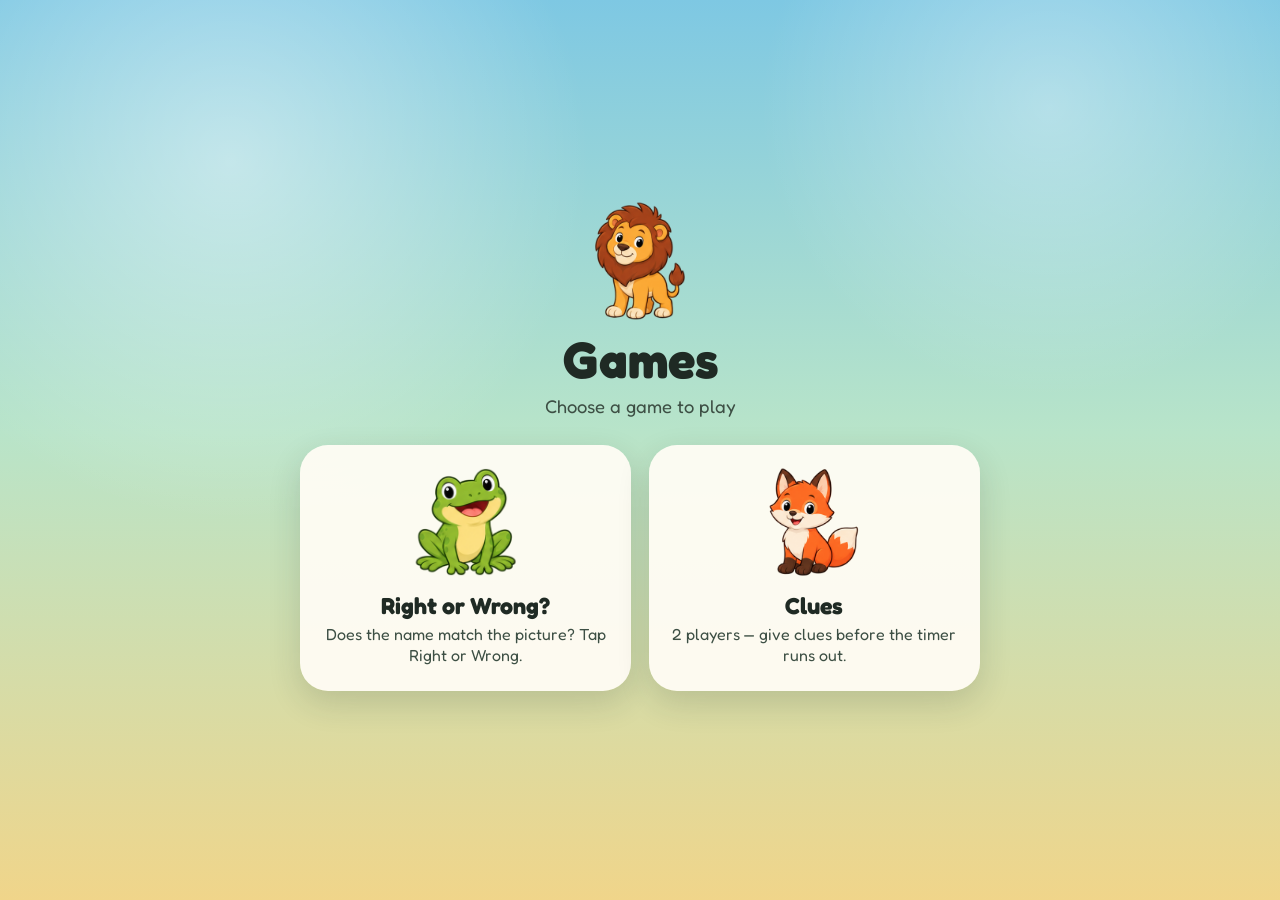
==== index.html @ 5b7c3916 "Add kids browser games with shared animal assets. Includes a games hub, Right or Wrong and Clues mod" ====
<!DOCTYPE html>
<html lang="en">
  <head>
    <meta charset="UTF-8" />
    <meta name="viewport" content="width=device-width, initial-scale=1.0" />
    <title>Games</title>
    <link rel="preconnect" href="https://fonts.googleapis.com" />
    <link rel="preconnect" href="https://fonts.gstatic.com" crossorigin />
    <link
      href="https://fonts.googleapis.com/css2?family=Fredoka:wght@400;600;700&display=swap"
      rel="stylesheet"
    />
    <link rel="stylesheet" href="css/home.css" />
  </head>
  <body>
    <div class="sky" aria-hidden="true"></div>

    <main class="home">
      <header class="hero">
        <img
          class="hero-mascot"
          src="assets/animals/lion.png"
          alt=""
          width="120"
          height="120"
        />
        <h1>Games</h1>
        <p>Choose a game to play</p>
      </header>

      <nav class="game-list" aria-label="Games">
        <a class="game-card" href="games/match/">
          <img src="assets/animals/frog.png" alt="" width="88" height="88" />
          <span class="game-card-text">
            <span class="game-card-title">Right or Wrong?</span>
            <span class="game-card-blurb">
              Does the name match the picture? Tap Right or Wrong.
            </span>
          </span>
        </a>

        <a class="game-card" href="games/clues/">
          <img src="assets/animals/fox.png" alt="" width="88" height="88" />
          <span class="game-card-text">
            <span class="game-card-title">Clues</span>
            <span class="game-card-blurb">
              2 players — give clues before the timer runs out.
            </span>
          </span>
        </a>
      </nav>
    </main>
  </body>
</html>
---- css/home.css ----
:root {
  --sky-top: #7ec8e3;
  --sky-mid: #b8e4c9;
  --sky-bottom: #f0d58a;
  --ink: #1f2a24;
  --ink-soft: #3d4f44;
  --panel: rgba(255, 252, 245, 0.94);
  --primary: #e8a317;
  --shadow: 0 12px 32px rgba(31, 42, 36, 0.16);
  --font: "Fredoka", system-ui, sans-serif;
}

*,
*::before,
*::after {
  box-sizing: border-box;
}

html,
body {
  margin: 0;
  min-height: 100%;
}

body {
  font-family: var(--font);
  color: var(--ink);
  min-height: 100dvh;
}

.sky {
  position: fixed;
  inset: 0;
  background:
    radial-gradient(circle at 18% 18%, rgba(255, 255, 255, 0.45), transparent 28%),
    radial-gradient(circle at 82% 12%, rgba(255, 255, 255, 0.35), transparent 22%),
    linear-gradient(180deg, var(--sky-top) 0%, var(--sky-mid) 48%, var(--sky-bottom) 100%);
  z-index: -1;
}

.home {
  width: min(560px, 100%);
  margin: 0 auto;
  padding: 2rem 1.25rem 2.5rem;
  min-height: 100dvh;
  display: flex;
  flex-direction: column;
  justify-content: center;
  gap: 1.75rem;
}

.hero {
  text-align: center;
}

.hero-mascot {
  width: 120px;
  height: 120px;
  object-fit: contain;
  margin-bottom: 0.5rem;
  animation: pop-in 0.45s cubic-bezier(0.22, 1.4, 0.36, 1);
}

.hero h1 {
  margin: 0;
  font-size: clamp(2.4rem, 8vw, 3.2rem);
  line-height: 1.05;
}

.hero p {
  margin: 0.5rem 0 0;
  font-size: 1.15rem;
  color: var(--ink-soft);
}

.game-list {
  display: flex;
  flex-direction: column;
  gap: 1rem;
}

.game-card {
  display: flex;
  align-items: center;
  gap: 1rem;
  text-decoration: none;
  color: inherit;
  background: var(--panel);
  border-radius: 28px;
  padding: 1rem 1.15rem;
  box-shadow: var(--shadow);
  min-height: 6.5rem;
  transition: transform 0.12s ease, box-shadow 0.12s ease;
}

.game-card:active {
  transform: translateY(3px);
  box-shadow: 0 6px 16px rgba(31, 42, 36, 0.14);
}

.game-card img {
  flex: 0 0 auto;
  width: 88px;
  height: 88px;
  object-fit: contain;
}

.game-card-text {
  display: flex;
  flex-direction: column;
  align-items: flex-start;
  gap: 0.35rem;
  text-align: left;
}

.game-card-title {
  font-size: 1.45rem;
  font-weight: 700;
  line-height: 1.1;
}

.game-card-blurb {
  font-size: 1rem;
  line-height: 1.35;
  color: var(--ink-soft);
}

@keyframes pop-in {
  from {
    opacity: 0;
    transform: scale(0.72);
  }
  to {
    opacity: 1;
    transform: scale(1);
  }
}

@media (min-width: 700px) {
  .home {
    width: min(720px, 100%);
  }

  .game-list {
    display: grid;
    grid-template-columns: 1fr 1fr;
    gap: 1.1rem;
  }

  .game-card {
    flex-direction: column;
    text-align: center;
    padding: 1.35rem 1.2rem 1.5rem;
    min-height: 14rem;
  }

  .game-card-text {
    align-items: center;
    text-align: center;
  }

  .game-card img {
    width: 110px;
    height: 110px;
  }
}
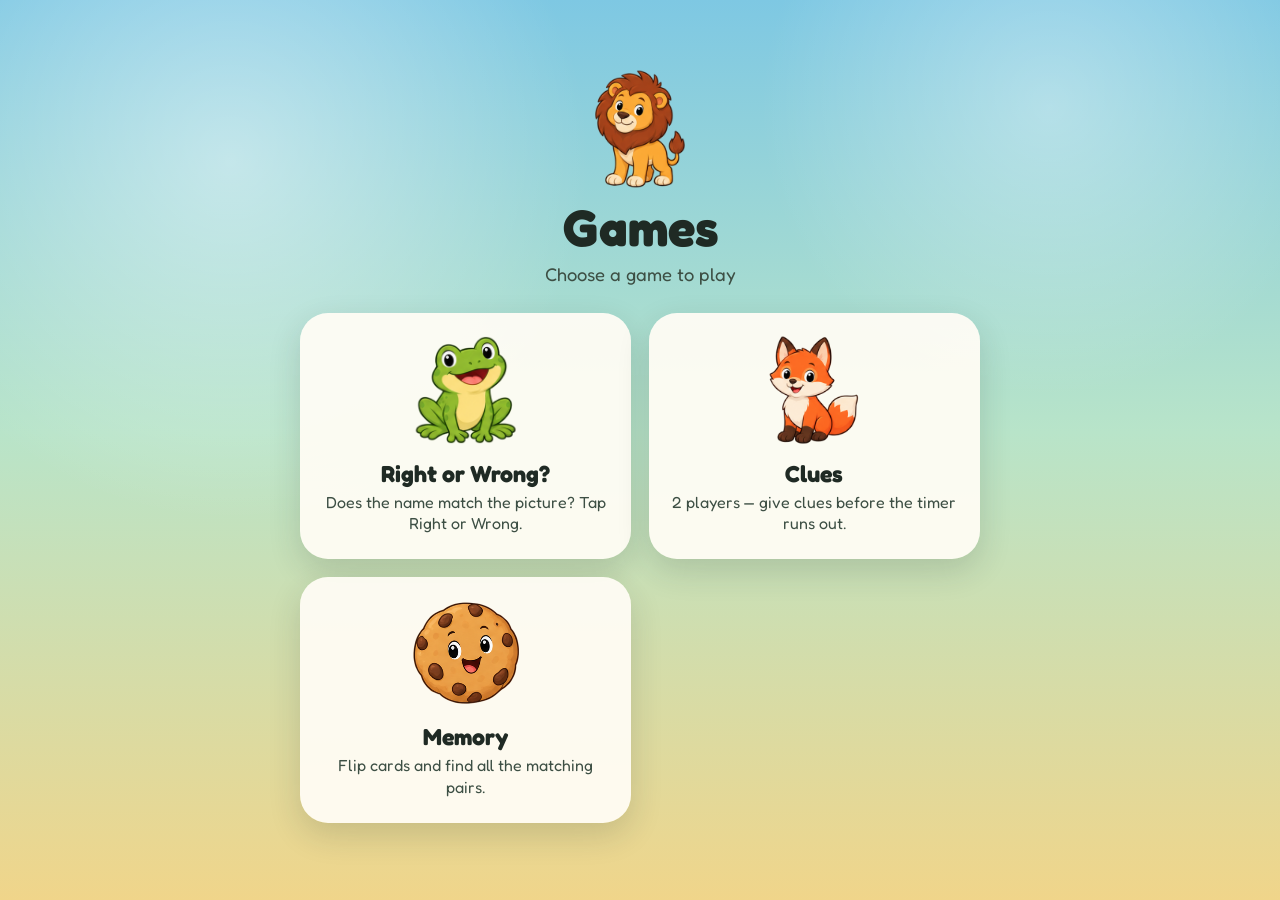
==== commit 8aeaf0cb: "Add food category and Memory card game. Slice the food sprite sheet into shared assets, register Foo" ====
--- a/index.html
+++ b/index.html
@@ -48,6 +48,16 @@
             </span>
           </span>
         </a>
+
+        <a class="game-card" href="games/memory/">
+          <img src="assets/food/cookie.png" alt="" width="88" height="88" />
+          <span class="game-card-text">
+            <span class="game-card-title">Memory</span>
+            <span class="game-card-blurb">
+              Flip cards and find all the matching pairs.
+            </span>
+          </span>
+        </a>
       </nav>
     </main>
   </body>
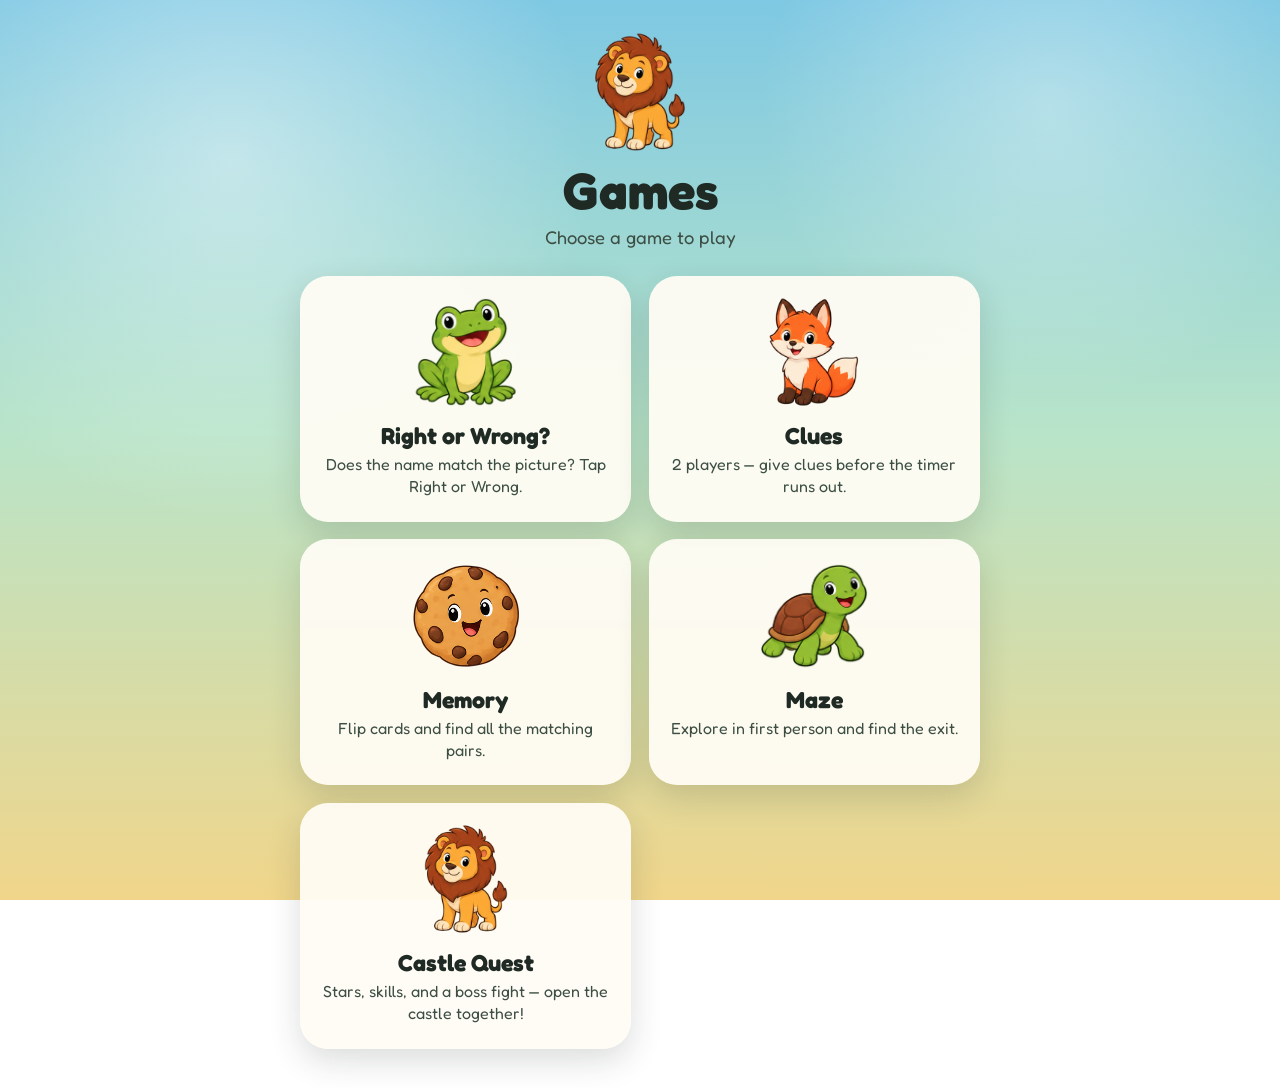
==== commit b2a8d77f: "Add Castle Quest adventure board and Maze with shared art. Co-authored-by: Cursor <cursoragent@curso" ====
--- a/index.html
+++ b/index.html
@@ -58,6 +58,26 @@
             </span>
           </span>
         </a>
+
+        <a class="game-card" href="games/maze/">
+          <img src="assets/animals/turtle.png" alt="" width="88" height="88" />
+          <span class="game-card-text">
+            <span class="game-card-title">Maze</span>
+            <span class="game-card-blurb">
+              Explore in first person and find the exit.
+            </span>
+          </span>
+        </a>
+
+        <a class="game-card" href="games/adventure/">
+          <img src="assets/animals/lion.png" alt="" width="88" height="88" />
+          <span class="game-card-text">
+            <span class="game-card-title">Castle Quest</span>
+            <span class="game-card-blurb">
+              Stars, skills, and a boss fight — open the castle together!
+            </span>
+          </span>
+        </a>
       </nav>
     </main>
   </body>
